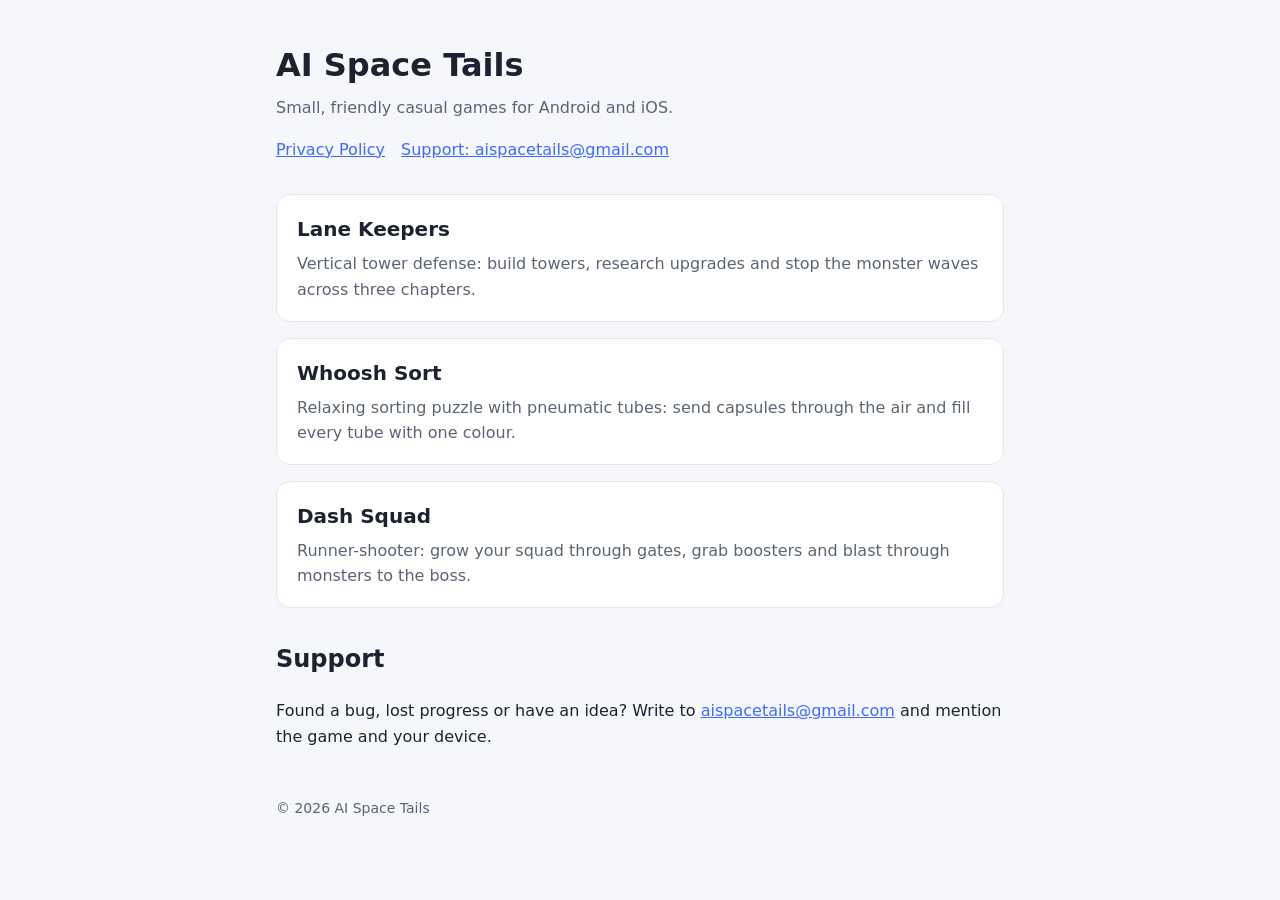
==== index.html @ 155cd9d7 "Add developer site: game list, privacy policy, app-ads.txt Co-Authored-By: Claude Opus 5.5 <noreply@" ====
<!doctype html>
<html lang="en">
<head>
<meta charset="utf-8">
<meta name="viewport" content="width=device-width,initial-scale=1">
<title>AI Space Tails — mobile games</title>
<meta name="description" content="Casual mobile games by AI Space Tails.">
<link rel="stylesheet" href="assets/style.css">
</head>
<body>
<main>
  <header>
    <h1>AI Space Tails</h1>
    <p>Small, friendly casual games for Android and iOS.</p>
  </header>
  <nav>
    <a href="privacy.html">Privacy Policy</a>
    <a href="mailto:aispacetails@gmail.com">Support: aispacetails@gmail.com</a>
  </nav>

  <section class="games">
    <article class="game">
      <h2>Lane Keepers</h2>
      <p>Vertical tower defense: build towers, research upgrades and stop the monster waves across three chapters.</p>
    </article>
    <article class="game">
      <h2>Whoosh Sort</h2>
      <p>Relaxing sorting puzzle with pneumatic tubes: send capsules through the air and fill every tube with one colour.</p>
    </article>
    <article class="game">
      <h2>Dash Squad</h2>
      <p>Runner-shooter: grow your squad through gates, grab boosters and blast through monsters to the boss.</p>
    </article>
  </section>

  <h2>Support</h2>
  <p>Found a bug, lost progress or have an idea? Write to <a href="mailto:aispacetails@gmail.com">aispacetails@gmail.com</a> and mention the game and your device.</p>

  <footer>© 2026 AI Space Tails</footer>
</main>
</body>
</html>
---- assets/style.css ----
:root{--bg:#f6f7fb;--card:#fff;--text:#1d2230;--muted:#5b6475;--accent:#3b6cff;--line:#e3e6ee}
@media (prefers-color-scheme:dark){:root{--bg:#11141b;--card:#1a1f2a;--text:#e9ecf3;--muted:#9aa3b5;--accent:#7c9cff;--line:#2a3140}}
*{box-sizing:border-box}
body{margin:0;background:var(--bg);color:var(--text);font:16px/1.6 system-ui,-apple-system,"Segoe UI",Roboto,sans-serif}
main{max-width:760px;margin:0 auto;padding:40px 16px 64px}
header h1{margin:0 0 4px;font-size:32px}
header p{margin:0;color:var(--muted)}
nav{margin:16px 0 32px;display:flex;gap:16px;flex-wrap:wrap}
a{color:var(--accent)}
.games{display:grid;gap:16px}
.game{background:var(--card);border:1px solid var(--line);border-radius:14px;padding:18px 20px}
.game h2{margin:0 0 6px;font-size:20px}
.game p{margin:0;color:var(--muted)}
h2{margin-top:32px}
footer{margin-top:48px;color:var(--muted);font-size:14px}
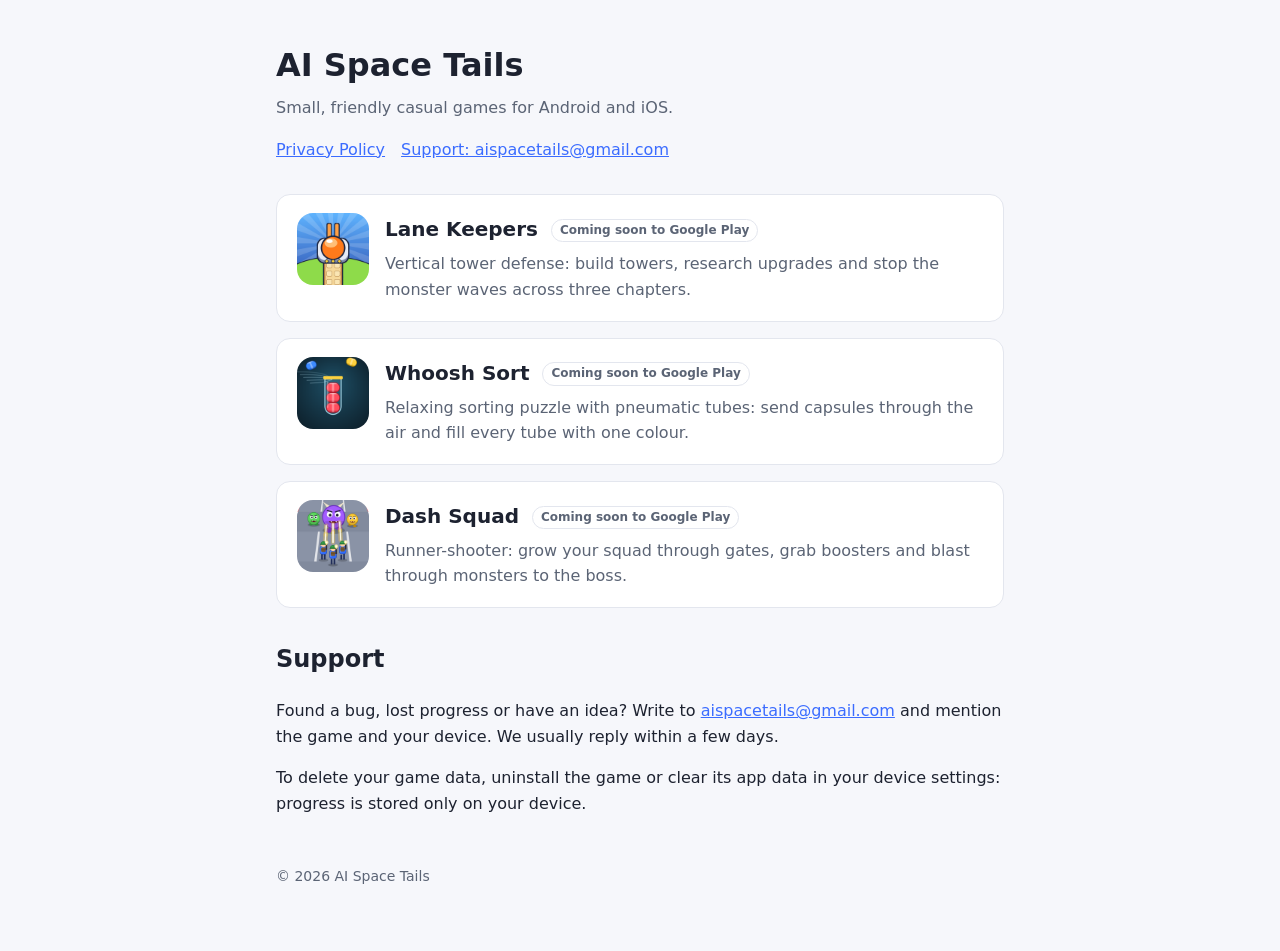
==== commit e706edde: "Add game icons, store badges and data deletion note Co-Authored-By: Claude Opus 5.5 <noreply@anthrop" ====
--- a/index.html
+++ b/index.html
@@ -6,6 +6,7 @@
 <title>AI Space Tails — mobile games</title>
 <meta name="description" content="Casual mobile games by AI Space Tails.">
 <link rel="stylesheet" href="assets/style.css">
+<link rel="icon" href="assets/whooshsort.webp" type="image/webp">
 </head>
 <body>
 <main>
@@ -19,22 +20,32 @@
   </nav>
 
   <section class="games">
-    <article class="game">
-      <h2>Lane Keepers</h2>
+    <article class="game" id="lanekeepers">
+      <img src="assets/lanekeepers.webp" width="72" height="72" alt="Lane Keepers icon">
+      <div>
+      <h2>Lane Keepers <span class="badge">Coming soon to Google Play</span></h2>
       <p>Vertical tower defense: build towers, research upgrades and stop the monster waves across three chapters.</p>
+      </div>
     </article>
-    <article class="game">
-      <h2>Whoosh Sort</h2>
+    <article class="game" id="whooshsort">
+      <img src="assets/whooshsort.webp" width="72" height="72" alt="Whoosh Sort icon">
+      <div>
+      <h2>Whoosh Sort <span class="badge">Coming soon to Google Play</span></h2>
       <p>Relaxing sorting puzzle with pneumatic tubes: send capsules through the air and fill every tube with one colour.</p>
+      </div>
     </article>
-    <article class="game">
-      <h2>Dash Squad</h2>
+    <article class="game" id="dashsquad">
+      <img src="assets/dashsquad.webp" width="72" height="72" alt="Dash Squad icon">
+      <div>
+      <h2>Dash Squad <span class="badge">Coming soon to Google Play</span></h2>
       <p>Runner-shooter: grow your squad through gates, grab boosters and blast through monsters to the boss.</p>
+      </div>
     </article>
   </section>
 
-  <h2>Support</h2>
-  <p>Found a bug, lost progress or have an idea? Write to <a href="mailto:aispacetails@gmail.com">aispacetails@gmail.com</a> and mention the game and your device.</p>
+  <h2 id="support">Support</h2>
+  <p>Found a bug, lost progress or have an idea? Write to <a href="mailto:aispacetails@gmail.com">aispacetails@gmail.com</a> and mention the game and your device. We usually reply within a few days.</p>
+  <p>To delete your game data, uninstall the game or clear its app data in your device settings: progress is stored only on your device.</p>
 
   <footer>© 2026 AI Space Tails</footer>
 </main>
--- a/assets/style.css
+++ b/assets/style.css
@@ -1,5 +1,5 @@
 :root{--bg:#f6f7fb;--card:#fff;--text:#1d2230;--muted:#5b6475;--accent:#3b6cff;--line:#e3e6ee}
-@media (prefers-color-scheme:dark){:root{--bg:#11141b;--card:#1a1f2a;--text:#e9ecf3;--muted:#9aa3b5;--accent:#7c9cff;--line:#2a3140}}
+@media (prefers-color-scheme:dark){:root:not([data-theme="light"]){--bg:#11141b;--card:#1a1f2a;--text:#e9ecf3;--muted:#9aa3b5;--accent:#7c9cff;--line:#2a3140}}
 *{box-sizing:border-box}
 body{margin:0;background:var(--bg);color:var(--text);font:16px/1.6 system-ui,-apple-system,"Segoe UI",Roboto,sans-serif}
 main{max-width:760px;margin:0 auto;padding:40px 16px 64px}
@@ -8,8 +8,11 @@
 nav{margin:16px 0 32px;display:flex;gap:16px;flex-wrap:wrap}
 a{color:var(--accent)}
 .games{display:grid;gap:16px}
-.game{background:var(--card);border:1px solid var(--line);border-radius:14px;padding:18px 20px}
+.game{background:var(--card);border:1px solid var(--line);border-radius:14px;padding:18px 20px;display:flex;gap:16px;align-items:flex-start}
+.game img{flex:none;border-radius:16px}
+.badge{display:inline-block;vertical-align:middle;font-size:12px;font-weight:600;color:var(--muted);border:1px solid var(--line);border-radius:999px;padding:1px 8px;margin-left:6px}
 .game h2{margin:0 0 6px;font-size:20px}
 .game p{margin:0;color:var(--muted)}
 h2{margin-top:32px}
 footer{margin-top:48px;color:var(--muted);font-size:14px}
+@media (max-width:480px){.game{flex-direction:column}}
